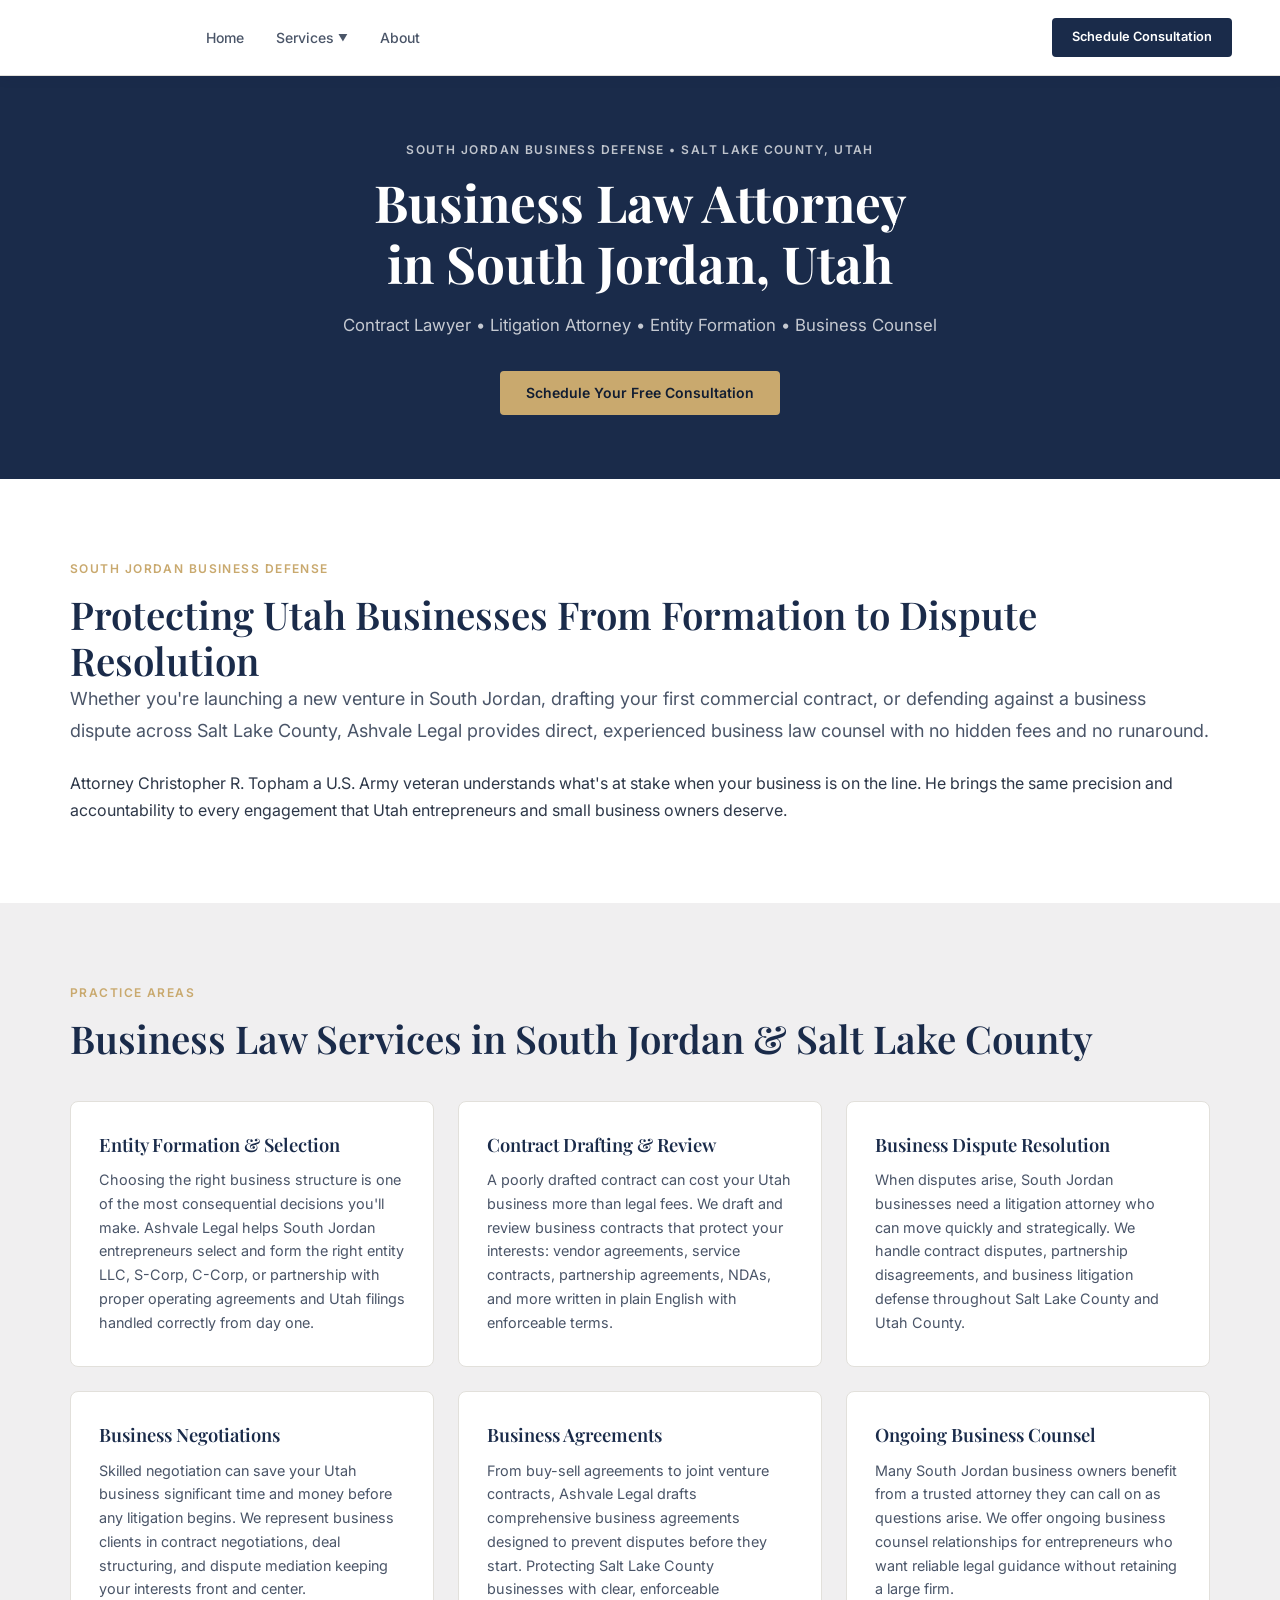
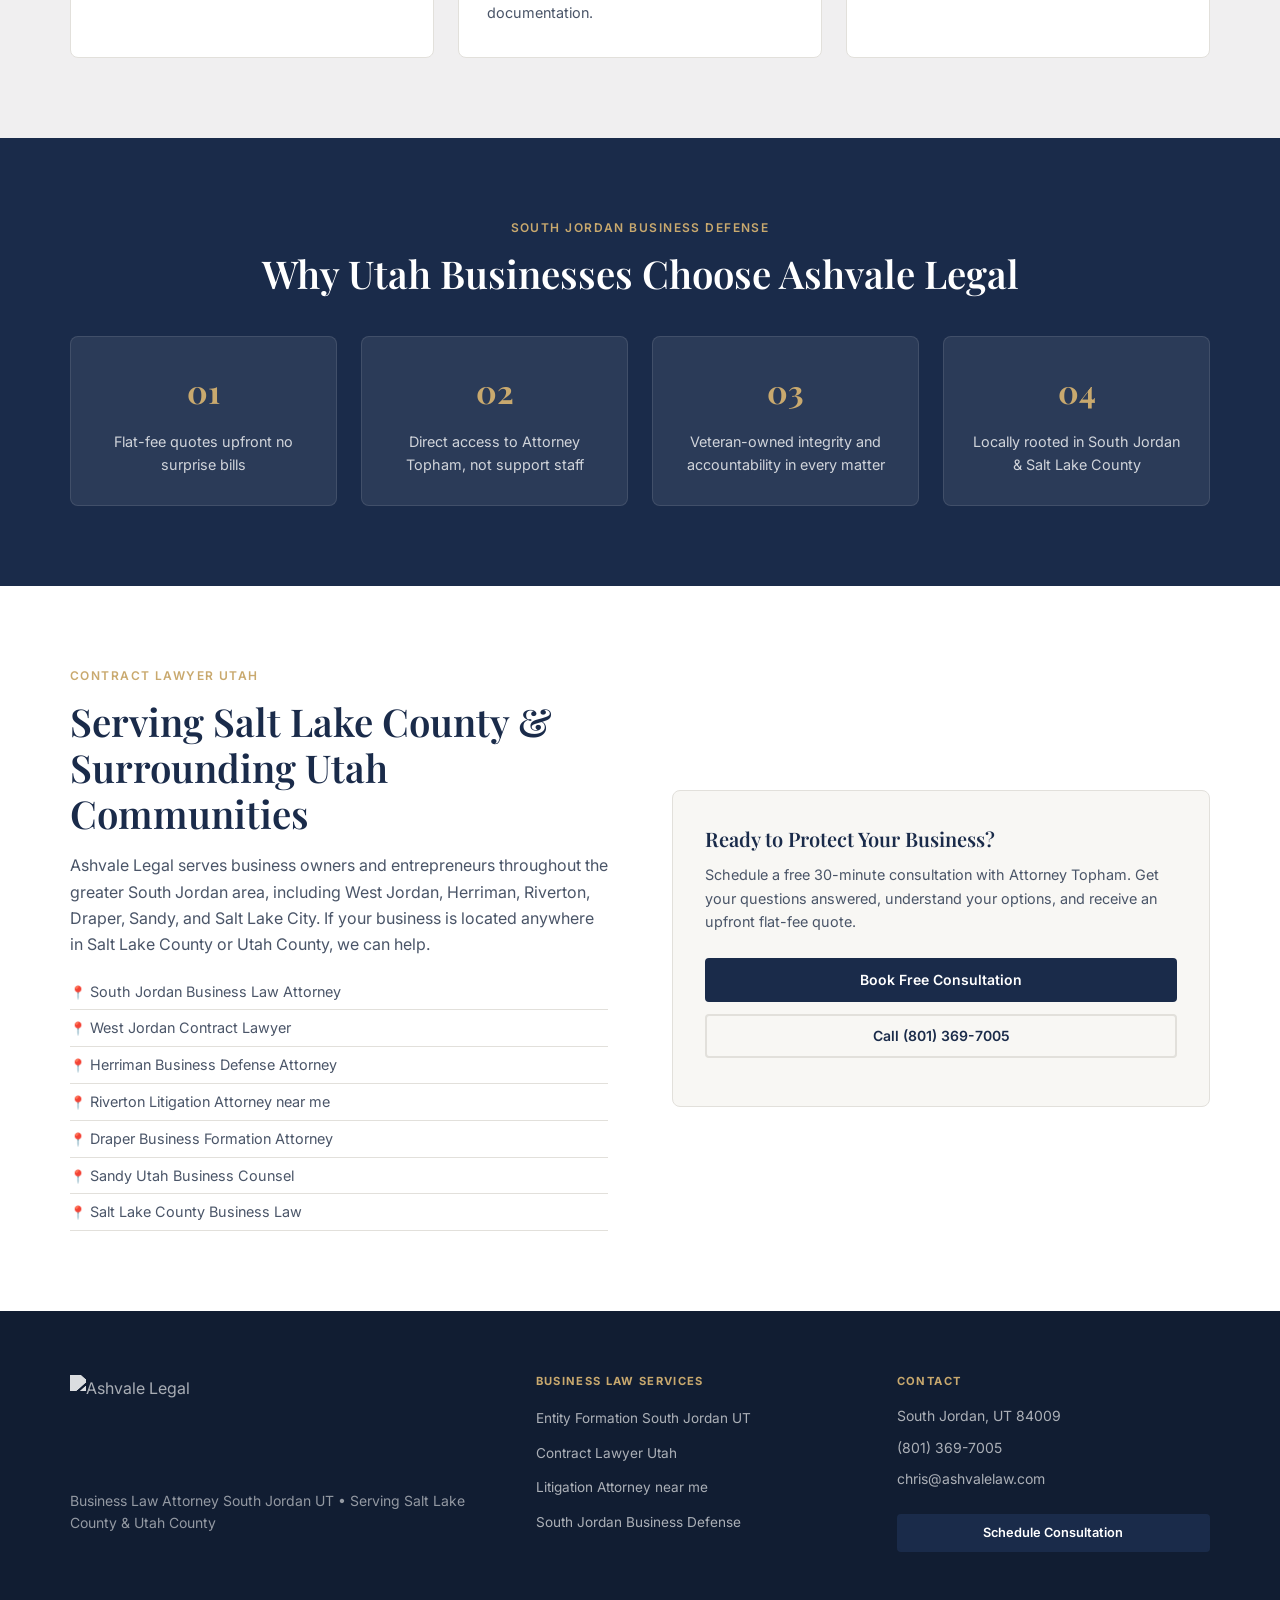
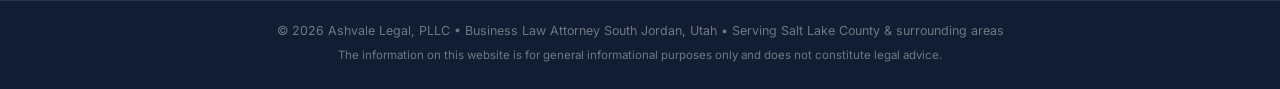
==== business-law.html @ a676123b "Add files via upload" ====
<!DOCTYPE html>
<html lang="en-US">
<head>
<meta charset="UTF-8">
<meta http-equiv="X-UA-Compatible" content="IE=edge">
<meta name="viewport" content="width=device-width, initial-scale=1.0">
<title>Business Law Attorney South Jordan UT | Contract Lawyer Utah | Ashvale Legal</title>
<meta name="description" content="Ashvale Legal Business Law Attorney in South Jordan, Utah. Entity formation, contract drafting, business dispute resolution, and litigation defense for Salt Lake County businesses. Veteran-owned. Free consultation.">
<link rel="canonical" href="https://ashvalelaw.com/business-law">
<meta property="og:type" content="website">
<meta property="og:site_name" content="Ashvale Legal">
<meta property="og:title" content="Business Law Attorney South Jordan UT | Contract Lawyer Utah | Ashvale Legal">
<meta property="og:description" content="Entity formation, contracts, dispute resolution for South Jordan businesses. Veteran-owned. Free consultation. Serving Salt Lake County, Utah County.">
<meta property="og:url" content="https://ashvalelaw.com/business-law">
<meta name="twitter:card" content="summary_large_image">
<link rel="preconnect" href="https://fonts.googleapis.com">
<link rel="preconnect" href="https://fonts.gstatic.com" crossorigin>
<link href="https://fonts.googleapis.com/css2?family=Playfair+Display:wght@400;600;700&family=Inter:wght@300;400;500;600&display=swap" rel="stylesheet">
<script type="application/ld+json">
{
  "@context": "https://schema.org",
  "@type": ["LegalService", "LocalBusiness"],
  "name": "Ashvale Legal, PLLC",
  "description": "Business Law Attorney in South Jordan, Utah entity formation, contracts, dispute resolution, and business counsel for Salt Lake County entrepreneurs.",
  "url": "https://ashvalelaw.com/business-law",
  "telephone": "+18013697005",
  "email": "chris@ashvalelaw.com",
  "address": {
    "@type": "PostalAddress",
    "addressLocality": "South Jordan",
    "addressRegion": "UT",
    "postalCode": "84009",
    "addressCountry": "US"
  },
  "areaServed": [
    {"@type": "AdministrativeArea", "name": "Salt Lake County, Utah"},
    {"@type": "City", "name": "South Jordan, Utah"},
    {"@type": "City", "name": "West Jordan, Utah"},
    {"@type": "City", "name": "Sandy, Utah"},
    {"@type": "City", "name": "Draper, Utah"}
  ],
  "hasOfferCatalog": {
    "@type": "OfferCatalog",
    "name": "Business Law Services",
    "itemListElement": [
      {"@type": "Offer", "itemOffered": {"@type": "Service", "name": "Business Entity Formation", "description": "LLC, corporation, and partnership formation for Utah businesses."}},
      {"@type": "Offer", "itemOffered": {"@type": "Service", "name": "Contract Drafting and Review", "description": "Business contracts, agreements, and negotiations for South Jordan entrepreneurs."}},
      {"@type": "Offer", "itemOffered": {"@type": "Service", "name": "Business Dispute Resolution", "description": "Litigation defense and dispute resolution for Salt Lake County businesses."}}
    ]
  }
}
</script>
<link rel="stylesheet" href="shared.css">
</head>
<body>

<header class="site-header" id="site-header">
  <div class="header-inner">
    <a href="index.html" class="logo-link" aria-label="Ashvale Legal Home">
      <!-- High-visibility Header Logo: Reduced 10% to 162px height -->
      <img src="https://images.squarespace-cdn.com/content/v1/682dfb86cdcfc8310bf9b8bf/18332b21-a7b1-409e-9f54-bfc1814788dd/Transparent+Logo.png?format=300w" 
           alt="Ashvale Legal" 
           class="logo-img" 
           loading="eager"
           style="height: 162px; width: auto; max-width: 100%; display: block; padding: 10px 0;">
    </a>
    <nav class="main-nav" aria-label="Main navigation">
      <ul>
        <li><a href="index.html">Home</a></li>
        <li class="has-dropdown">
          <button class="dropdown-toggle" aria-expanded="false" aria-controls="services-menu">Services <span class="arrow">&#9660;</span></button>
          <ul class="dropdown-menu" id="services-menu">
            <li><a href="business-law.html" class="active">Business Law</a></li>
            <li><a href="estate-planning.html">Estate Planning</a></li>
          </ul>
        </li>
        <li><a href="index.html#about">About</a></li>
      </ul>
    </nav>
    <a href="https://ashvalelaw.cliogrow.com/book/3494140267d6b8330a02c39e8ebb3258" target="_blank" rel="noopener" class="btn btn-cta">Schedule Consultation</a>
    <button class="burger" aria-label="Open menu" aria-expanded="false" id="burger-btn">
      <span></span><span></span><span></span>
    </button>
  </div>
</header>

<main>
  <section class="page-hero bg-navy">
    <div class="container">
      <p class="hero-eyebrow light">South Jordan Business Defense &bull; Salt Lake County, Utah</p>
      <h1 class="text-white">Business Law Attorney<br>in South Jordan, Utah</h1>
      <p class="hero-sub light">Contract Lawyer &bull; Litigation Attorney &bull; Entity Formation &bull; Business Counsel</p>
      <a href="https://ashvalelaw.cliogrow.com/book/3494140267d6b8330a02c39e8ebb3258" target="_blank" rel="noopener" class="btn btn-gold">Schedule Your Free Consultation</a>
    </div>
  </section>

  <section class="section bg-white">
    <div class="container">
      <div class="section-label">South Jordan Business Defense</div>
      <h2>Protecting Utah Businesses From Formation to Dispute Resolution</h2>
      <p class="lead">Whether you're launching a new venture in South Jordan, drafting your first commercial contract, or defending against a business dispute across Salt Lake County, Ashvale Legal provides direct, experienced business law counsel with no hidden fees and no runaround.</p>
      <p>Attorney Christopher R. Topham a U.S. Army veteran understands what's at stake when your business is on the line. He brings the same precision and accountability to every engagement that Utah entrepreneurs and small business owners deserve.</p>
    </div>
  </section>

  <section class="section bg-light">
    <div class="container">
      <div class="section-label">Practice Areas</div>
      <h2>Business Law Services in South Jordan &amp; Salt Lake County</h2>
      <div class="services-detail-grid">
        <div class="service-detail-card">
          <h3>Entity Formation &amp; Selection</h3>
          <p>Choosing the right business structure is one of the most consequential decisions you'll make. Ashvale Legal helps South Jordan entrepreneurs select and form the right entity LLC, S-Corp, C-Corp, or partnership with proper operating agreements and Utah filings handled correctly from day one.</p>
        </div>
        <div class="service-detail-card">
          <h3>Contract Drafting &amp; Review</h3>
          <p>A poorly drafted contract can cost your Utah business more than legal fees. We draft and review business contracts that protect your interests: vendor agreements, service contracts, partnership agreements, NDAs, and more written in plain English with enforceable terms.</p>
        </div>
        <div class="service-detail-card">
          <h3>Business Dispute Resolution</h3>
          <p>When disputes arise, South Jordan businesses need a litigation attorney who can move quickly and strategically. We handle contract disputes, partnership disagreements, and business litigation defense throughout Salt Lake County and Utah County.</p>
        </div>
        <div class="service-detail-card">
          <h3>Business Negotiations</h3>
          <p>Skilled negotiation can save your Utah business significant time and money before any litigation begins. We represent business clients in contract negotiations, deal structuring, and dispute mediation keeping your interests front and center.</p>
        </div>
        <div class="service-detail-card">
          <h3>Business Agreements</h3>
          <p>From buy-sell agreements to joint venture contracts, Ashvale Legal drafts comprehensive business agreements designed to prevent disputes before they start. Protecting Salt Lake County businesses with clear, enforceable documentation.</p>
        </div>
        <div class="service-detail-card">
          <h3>Ongoing Business Counsel</h3>
          <p>Many South Jordan business owners benefit from a trusted attorney they can call on as questions arise. We offer ongoing business counsel relationships for entrepreneurs who want reliable legal guidance without retaining a large firm.</p>
        </div>
      </div>
    </div>
  </section>

  <section class="section bg-navy">
    <div class="container text-center">
      <div class="section-label light">South Jordan Business Defense</div>
      <h2 class="text-white">Why Utah Businesses Choose Ashvale Legal</h2>
      <div class="trust-grid">
        <div class="trust-item">
          <div class="trust-num">01</div>
          <p>Flat-fee quotes upfront no surprise bills</p>
        </div>
        <div class="trust-item">
          <div class="trust-num">02</div>
          <p>Direct access to Attorney Topham, not support staff</p>
        </div>
        <div class="trust-item">
          <div class="trust-num">03</div>
          <p>Veteran-owned integrity and accountability in every matter</p>
        </div>
        <div class="trust-item">
          <div class="trust-num">04</div>
          <p>Locally rooted in South Jordan &amp; Salt Lake County</p>
        </div>
      </div>
    </div>
  </section>

  <section class="section bg-white">
    <div class="container two-col">
      <div class="col-text">
        <div class="section-label">Contract Lawyer Utah</div>
        <h2>Serving Salt Lake County &amp; Surrounding Utah Communities</h2>
        <p>Ashvale Legal serves business owners and entrepreneurs throughout the greater South Jordan area, including West Jordan, Herriman, Riverton, Draper, Sandy, and Salt Lake City. If your business is located anywhere in Salt Lake County or Utah County, we can help.</p>
        <ul class="location-list">
          <li>South Jordan Business Law Attorney</li>
          <li>West Jordan Contract Lawyer</li>
          <li>Herriman Business Defense Attorney</li>
          <li>Riverton Litigation Attorney near me</li>
          <li>Draper Business Formation Attorney</li>
          <li>Sandy Utah Business Counsel</li>
          <li>Salt Lake County Business Law</li>
        </ul>
      </div>
      <div class="col-cta-box">
        <div class="cta-box">
          <h3>Ready to Protect Your Business?</h3>
          <p>Schedule a free 30-minute consultation with Attorney Topham. Get your questions answered, understand your options, and receive an upfront flat-fee quote.</p>
          <a href="https://ashvalelaw.cliogrow.com/book/3494140267d6b8330a02c39e8ebb3258" target="_blank" rel="noopener" class="btn btn-primary">Book Free Consultation</a>
          <a href="tel:+18013697005" class="btn btn-outline">Call (801) 369-7005</a>
        </div>
      </div>
    </div>
  </section>
</main>

<footer class="site-footer">
  <div class="container footer-inner">
    <div class="footer-col">
      <!-- Enlarged Footer Logo -->
      <img src="https://images.squarespace-cdn.com/content/v1/682dfb86cdcfc8310bf9b8bf/18332b21-a7b1-409e-9f54-bfc1814788dd/Transparent+Logo.png?format=300w" 
           alt="Ashvale Legal" 
           class="footer-logo" 
           loading="lazy"
           style="height: 100px; width: auto; margin-bottom: 15px;">
      <p class="footer-tagline">Business Law Attorney South Jordan UT &bull; Serving Salt Lake County &amp; Utah County</p>
    </div>
    <div class="footer-col">
      <h4>Business Law Services</h4>
      <ul>
        <li><a href="business-law.html">Entity Formation South Jordan UT</a></li>
        <li><a href="business-law.html">Contract Lawyer Utah</a></li>
        <li><a href="business-law.html">Litigation Attorney near me</a></li>
        <li><a href="business-law.html">South Jordan Business Defense</a></li>
      </ul>
    </div>
    <div class="footer-col">
      <h4>Contact</h4>
      <address>
        <p>South Jordan, UT 84009</p>
        <p><a href="tel:+18013697005">(801) 369-7005</a></p>
        <p><a href="mailto:chris@ashvalelaw.com">chris@ashvalelaw.com</a></p>
      </address>
      <a href="https://ashvalelaw.cliogrow.com/book/3494140267d6b8330a02c39e8ebb3258" target="_blank" rel="noopener" class="btn btn-primary">Schedule Consultation</a>
    </div>
  </div>
  <div class="footer-bottom">
    <div class="container">
      <p>&copy; 2026 Ashvale Legal, PLLC &bull; Business Law Attorney South Jordan, Utah &bull; Serving Salt Lake County &amp; surrounding areas</p>
      <p class="disclaimer">The information on this website is for general informational purposes only and does not constitute legal advice.</p>
    </div>
  </div>
</footer>

<script src="shared.js"></script>
</body>
</html>
---- shared.css ----
/* Ashvale Legal — Professional Corporate Design System */
/* Palette: Deep Navy #1a2b4a | Slate Gray #4a5568 | White #fff | Gold #c9a96e */

*,*::before,*::after{box-sizing:border-box;margin:0;padding:0}

:root{
  --navy:#1a2b4a;
  --navy-dark:#111d32;
  --slate:#4a5568;
  --slate-light:#718096;
  --gold:#c9a96e;
  --gold-dark:#b08040;
  --white:#ffffff;
  --off-white:#f8f7f4;
  --light-gray:#f0eff0;
  --border:#e2e0db;
  --text:#2d3748;
  --font-serif:'Playfair Display',Georgia,serif;
  --font-sans:'Inter',system-ui,-apple-system,sans-serif;
  --radius:4px;
  --shadow:0 2px 16px rgba(26,43,74,.10);
  --shadow-lg:0 8px 40px rgba(26,43,74,.16);
  --header-h:76px;
  --transition:all .22s ease;
}

html{scroll-behavior:smooth;scroll-padding-top:calc(var(--header-h) + 16px)}
body{font-family:var(--font-sans);color:var(--text);background:var(--white);line-height:1.65;-webkit-font-smoothing:antialiased}
img{max-width:100%;height:auto;display:block}
a{color:inherit;text-decoration:none}
ul{list-style:none}
address{font-style:normal}

/* Typography */
h1,h2,h3,h4{font-family:var(--font-serif);line-height:1.2;color:var(--navy)}
h1{font-size:clamp(2rem,4.5vw,3.2rem);font-weight:700}
h2{font-size:clamp(1.6rem,3vw,2.4rem);font-weight:600}
h3{font-size:clamp(1.1rem,2vw,1.4rem);font-weight:600}
h4{font-size:1rem;font-weight:600;text-transform:uppercase;letter-spacing:.06em}
p{margin-bottom:1rem}
p:last-child{margin-bottom:0}
.lead{font-size:1.125rem;color:var(--slate);line-height:1.75;margin-bottom:1.5rem}
.text-white{color:var(--white)!important}
.text-white h1,.text-white h2,.text-white h3{color:var(--white)}
.text-center{text-align:center}

/* Container */
.container{width:min(1140px,94%);margin:0 auto}

/* Sections */
.section{padding:80px 0}
.bg-white{background:var(--white)}
.bg-light{background:var(--light-gray)}
.bg-navy{background:var(--navy)}
.bg-navy h2,.bg-navy h3,.bg-navy .section-label{color:var(--white)}
.bg-navy p{color:rgba(255,255,255,.82)}

.section-label{font-family:var(--font-sans);font-size:.75rem;font-weight:600;letter-spacing:.12em;text-transform:uppercase;color:var(--gold);margin-bottom:.75rem}
.section-label.light{color:var(--gold)}

/* ─── HEADER / STICKY NAV ─── */
.site-header{position:fixed;top:0;left:0;right:0;height:var(--header-h);background:var(--white);border-bottom:1px solid var(--border);box-shadow:0 2px 12px rgba(26,43,74,.08);z-index:1000;transition:var(--transition)}
.site-header.scrolled{box-shadow:0 4px 20px rgba(26,43,74,.14)}

.header-inner{display:flex;align-items:center;gap:24px;width:min(1200px,96%);margin:0 auto;height:100%;padding:0 8px}

.logo-link{flex-shrink:0}
.logo-img{height:44px;width:auto;object-fit:contain}

.main-nav{flex:1}
.main-nav>ul{display:flex;align-items:center;gap:4px}
.main-nav a,.main-nav button{font-size:.875rem;font-weight:500;color:var(--slate);padding:8px 14px;border-radius:var(--radius);border:none;background:none;cursor:pointer;transition:var(--transition);font-family:var(--font-sans);display:flex;align-items:center;gap:4px;white-space:nowrap}
.main-nav a:hover,.main-nav a.active,.main-nav button:hover{color:var(--navy);background:rgba(26,43,74,.06)}
.main-nav a.active{color:var(--navy);font-weight:600}
.arrow{font-size:.6rem;transition:transform .2s}

/* Dropdown */
.has-dropdown{position:relative}
.dropdown-menu{position:absolute;top:calc(100% + 4px);left:0;background:var(--white);border:1px solid var(--border);border-radius:6px;box-shadow:var(--shadow-lg);min-width:200px;padding:6px 0;opacity:0;visibility:hidden;transform:translateY(-6px);transition:var(--transition);z-index:200}
.has-dropdown:hover .dropdown-menu,
.has-dropdown:focus-within .dropdown-menu{opacity:1;visibility:visible;transform:translateY(0)}
.has-dropdown:hover .arrow{transform:rotate(180deg)}
.dropdown-menu a{display:block;padding:10px 18px;font-size:.875rem;color:var(--slate);border-radius:0;transition:var(--transition)}
.dropdown-menu a:hover,.dropdown-menu a.active{color:var(--navy);background:rgba(26,43,74,.06)}

/* Buttons */
.btn{display:inline-flex;align-items:center;justify-content:center;padding:11px 24px;border-radius:var(--radius);font-family:var(--font-sans);font-size:.875rem;font-weight:600;cursor:pointer;transition:var(--transition);border:2px solid transparent;white-space:nowrap;text-decoration:none;line-height:1.3}
.btn-cta{background:var(--navy);color:var(--white);border-color:var(--navy);margin-left:auto;font-size:.8rem;padding:9px 18px}
.btn-cta:hover{background:var(--navy-dark);border-color:var(--navy-dark);transform:translateY(-1px)}
.btn-primary{background:var(--navy);color:var(--white);border-color:var(--navy)}
.btn-primary:hover{background:var(--navy-dark);border-color:var(--navy-dark);transform:translateY(-1px);box-shadow:0 4px 16px rgba(26,43,74,.3)}
.btn-secondary{background:transparent;color:var(--navy);border-color:var(--navy)}
.btn-secondary:hover{background:var(--navy);color:var(--white)}
.btn-gold{background:var(--gold);color:var(--navy-dark);border-color:var(--gold)}
.btn-gold:hover{background:var(--gold-dark);border-color:var(--gold-dark);transform:translateY(-1px);box-shadow:0 4px 16px rgba(201,169,110,.4)}
.btn-outline{background:transparent;color:var(--navy);border-color:var(--border)}
.btn-outline:hover{border-color:var(--navy);background:rgba(26,43,74,.05)}
.btn-large{padding:15px 36px;font-size:1rem}

/* Burger (mobile) */
.burger{display:none;flex-direction:column;justify-content:center;gap:5px;width:40px;height:40px;background:none;border:none;cursor:pointer;padding:6px;border-radius:var(--radius)}
.burger span{display:block;height:1.5px;background:var(--navy);border-radius:2px;transition:var(--transition);width:100%}
.burger.open span:nth-child(1){transform:translateY(6.5px) rotate(45deg)}
.burger.open span:nth-child(2){opacity:0}
.burger.open span:nth-child(3){transform:translateY(-6.5px) rotate(-45deg)}

/* Mobile nav overlay */
.mobile-nav-overlay{display:none;position:fixed;inset:0;background:var(--white);z-index:999;flex-direction:column;padding:calc(var(--header-h) + 24px) 24px 40px;gap:0;overflow-y:auto}
.mobile-nav-overlay.open{display:flex}
.mobile-nav-overlay a,.mobile-nav-overlay button{display:block;width:100%;padding:16px 0;font-size:1.05rem;font-weight:500;color:var(--navy);border-bottom:1px solid var(--border);background:none;border-top:none;border-left:none;border-right:none;text-align:left;cursor:pointer;font-family:var(--font-sans)}
.mobile-nav-overlay .mobile-sub{padding-left:16px;color:var(--slate);font-size:.95rem}
.mobile-nav-overlay .mobile-cta{margin-top:24px;background:var(--navy);color:var(--white)!important;border:none;border-radius:var(--radius);padding:14px 24px;text-align:center;font-weight:600}

/* ─── HERO ─── */
.hero{position:relative;min-height:min(600px,90vh);display:flex;align-items:center;overflow:hidden;padding-top:var(--header-h)}
.hero-bg{position:absolute;inset:0;width:100%;height:100%;object-fit:cover;object-position:center}
.hero-overlay{position:absolute;inset:0;background:linear-gradient(105deg,rgba(26,43,74,.88) 0%,rgba(26,43,74,.6) 60%,rgba(26,43,74,.3) 100%)}
.hero-content{position:relative;z-index:1;color:var(--white);max-width:680px;padding:60px 0}
.hero-content h1{color:var(--white);margin-bottom:1.25rem}
.hero-eyebrow{font-size:.75rem;font-weight:600;letter-spacing:.12em;text-transform:uppercase;color:var(--gold);margin-bottom:.75rem}
.hero-eyebrow.light,.hero-sub.light,.hero-eyebrow.light+*{color:rgba(255,255,255,.72)}
.hero-sub{font-size:1.05rem;color:rgba(255,255,255,.82);margin-bottom:2rem;line-height:1.7}
.hero-sub.light{color:rgba(255,255,255,.75)}
.hero-actions{display:flex;flex-wrap:wrap;gap:12px}

/* Page hero (interior pages) */
.page-hero{padding:calc(var(--header-h) + 64px) 0 64px;text-align:center}
.page-hero h1{margin-bottom:1rem}
.page-hero .hero-sub{max-width:600px;margin:0 auto 2rem}
.campaign-hero{padding:calc(var(--header-h) + 80px) 0 80px}
.campaign-hero .container{max-width:800px;text-align:center}
.campaign-h1{font-size:clamp(2rem,4vw,3rem);margin-bottom:1.25rem}
.cta-sub{font-size:.9rem;color:var(--slate-light);margin-top:1rem}
.cta-sub.light{color:rgba(255,255,255,.6)}

/* ─── CARDS ─── */
.cards-grid{display:grid;grid-template-columns:repeat(auto-fit,minmax(230px,1fr));gap:24px;margin-top:48px}
.card{background:var(--off-white);border:1px solid var(--border);border-radius:8px;padding:32px 24px;transition:var(--transition)}
.card:hover{box-shadow:var(--shadow);transform:translateY(-3px);border-color:#d0cec9}
.card-icon{font-size:2rem;margin-bottom:16px}
.card h3{margin-bottom:.5rem;font-size:1.1rem}
.card p{font-size:.9rem;color:var(--slate);margin:0}

/* Services grid (homepage) */
.services-grid{display:grid;grid-template-columns:repeat(auto-fit,minmax(280px,1fr));gap:24px;margin-top:40px}
.service-block{display:block;background:rgba(255,255,255,.08);border:1px solid rgba(255,255,255,.15);border-radius:8px;padding:36px 32px;color:var(--white);transition:var(--transition)}
.service-block:hover{background:rgba(255,255,255,.14);transform:translateY(-3px);border-color:var(--gold)}
.service-block h3{color:var(--white);margin-bottom:.75rem}
.service-block p{color:rgba(255,255,255,.78);font-size:.9rem;margin-bottom:1.25rem}
.link-arrow{font-size:.875rem;color:var(--gold);font-weight:600}

/* Two column layout */
.two-col{display:grid;grid-template-columns:1fr 1fr;gap:64px;align-items:center}
.col-text h2{margin-bottom:1rem}
.col-text p{color:var(--slate);margin-bottom:1rem}
.col-text .btn{margin-top:1rem}
.col-image img.attorney-photo{width:100%;border-radius:8px;box-shadow:var(--shadow-lg)}

/* Standards grid */
.standards-grid{display:grid;grid-template-columns:repeat(auto-fit,minmax(300px,1fr));gap:20px;margin-top:40px}
.standard-item{display:flex;gap:16px;align-items:flex-start;padding:20px 24px;background:var(--off-white);border-radius:6px;border:1px solid var(--border)}
.check{color:var(--gold);font-size:1.2rem;flex-shrink:0;margin-top:1px}
.standard-item strong{color:var(--navy)}

/* CTA Section */
.cta-section{background:linear-gradient(135deg,var(--navy) 0%,var(--navy-dark) 100%);color:var(--white)}
.cta-section h2{color:var(--white);margin-bottom:1rem}
.cta-section p{color:rgba(255,255,255,.8);margin-bottom:2rem;max-width:600px;margin-left:auto;margin-right:auto}
.phone-link{color:var(--gold);font-weight:600}
.phone-link:hover{text-decoration:underline}

/* ─── INTERIOR PAGE STYLES ─── */
/* Detail service cards */
.services-detail-grid{display:grid;grid-template-columns:repeat(auto-fit,minmax(300px,1fr));gap:24px;margin-top:40px}
.service-detail-card{background:var(--white);border:1px solid var(--border);border-radius:8px;padding:32px 28px;transition:var(--transition)}
.service-detail-card:hover{box-shadow:var(--shadow);transform:translateY(-2px)}
.service-detail-card.featured{border-color:var(--gold);border-width:2px}
.service-detail-card h3{color:var(--navy);margin-bottom:.75rem;font-size:1.15rem}
.service-detail-card p{color:var(--slate);font-size:.9rem;margin:0}

/* Pull quote */
.pull-quote{border-left:4px solid var(--gold);padding:20px 28px;margin-bottom:40px;background:var(--off-white);border-radius:0 6px 6px 0}
.pull-quote p{font-family:var(--font-serif);font-size:1.25rem;font-style:italic;color:var(--navy);margin-bottom:.5rem}
.pull-quote cite{font-size:.8rem;color:var(--slate-light);letter-spacing:.08em;text-transform:uppercase}

/* Trust grid */
.trust-grid{display:grid;grid-template-columns:repeat(auto-fit,minmax(200px,1fr));gap:24px;margin-top:40px}
.trust-item{background:rgba(255,255,255,.08);border:1px solid rgba(255,255,255,.1);border-radius:8px;padding:28px 24px;text-align:center}
.trust-num{font-family:var(--font-serif);font-size:2rem;color:var(--gold);font-weight:700;margin-bottom:.75rem}
.trust-item p{color:rgba(255,255,255,.78);font-size:.9rem;margin:0}

/* Location list */
.location-list{margin-top:1rem}
.location-list li{padding:6px 0;border-bottom:1px solid var(--border);color:var(--slate);font-size:.9rem}
.location-list li::before{content:"📍 ";font-size:.8rem}

/* CTA box */
.col-cta-box{display:flex;align-items:center}
.cta-box{background:var(--off-white);border:1px solid var(--border);border-radius:8px;padding:36px 32px;width:100%}
.cta-box h3{margin-bottom:.75rem;font-size:1.25rem}
.cta-box p{color:var(--slate);font-size:.9rem;margin-bottom:1.5rem}
.cta-box .btn{width:100%;margin-bottom:12px;justify-content:center}

/* Stats row */
.stats-row{display:grid;grid-template-columns:repeat(3,1fr);gap:24px;margin-top:48px;text-align:center}
.stat-num{font-family:var(--font-serif);font-size:2.2rem;font-weight:700;color:var(--gold);line-height:1}
.stat-label{font-size:.85rem;color:var(--slate);margin-top:.5rem}

/* Steps */
.steps{display:flex;align-items:flex-start;gap:16px;margin-top:48px;flex-wrap:wrap;justify-content:center}
.step{flex:1;min-width:200px;max-width:280px;text-align:center}
.step-num{width:52px;height:52px;border-radius:50%;background:var(--gold);color:var(--navy-dark);font-family:var(--font-serif);font-size:1.4rem;font-weight:700;display:flex;align-items:center;justify-content:center;margin:0 auto 16px}
.step h3{color:var(--white);margin-bottom:.5rem;font-size:1.05rem}
.step p{color:rgba(255,255,255,.75);font-size:.875rem}
.step-arrow{font-size:1.5rem;color:rgba(255,255,255,.4);padding-top:16px;flex-shrink:0}

/* Campaign risk list */
.risk-list{display:grid;gap:16px;margin:24px 0 32px}
.risk-item{display:flex;gap:16px;align-items:flex-start;padding:20px 24px;background:var(--off-white);border-radius:6px;border-left:4px solid #e53e3e}
.risk-icon{font-size:1.25rem;flex-shrink:0}
.risk-item p{color:var(--slate);font-size:.95rem;margin:0}
.solution-callout{background:linear-gradient(135deg,rgba(26,43,74,.06),rgba(201,169,110,.1));border:1px solid rgba(201,169,110,.4);border-radius:8px;padding:28px 32px;text-align:center}
.solution-callout p{font-size:1.05rem;color:var(--navy);margin:0}

/* Services icon grid */
.services-icon-grid{display:grid;grid-template-columns:repeat(auto-fit,minmax(200px,1fr));gap:20px;margin-top:40px}
.service-icon-card{background:var(--white);border:1px solid var(--border);border-radius:8px;padding:28px 24px;text-align:center;transition:var(--transition)}
.service-icon-card:hover{box-shadow:var(--shadow);transform:translateY(-3px);border-color:var(--gold)}
.service-icon{font-size:2.2rem;margin-bottom:12px}
.service-icon-card h3{font-size:1rem;margin-bottom:.5rem}
.service-icon-card p{font-size:.85rem;color:var(--slate);margin:0}

/* FAQ */
.faq-list{margin-top:40px;display:grid;gap:12px}
.faq-item{border:1px solid var(--border);border-radius:8px;overflow:hidden}
.faq-question{width:100%;text-align:left;padding:20px 24px;font-family:var(--font-sans);font-size:1rem;font-weight:600;color:var(--navy);background:var(--white);border:none;cursor:pointer;display:flex;justify-content:space-between;align-items:center;gap:16px;transition:var(--transition)}
.faq-question::after{content:"＋";font-size:1.2rem;color:var(--gold);flex-shrink:0;transition:transform .2s}
.faq-question[aria-expanded="true"]{background:var(--off-white)}
.faq-question[aria-expanded="true"]::after{transform:rotate(45deg)}
.faq-answer{padding:0 24px;max-height:0;overflow:hidden;transition:max-height .3s ease, padding .3s ease}
.faq-answer.open{padding:0 24px 20px;max-height:300px}
.faq-answer p{color:var(--slate);font-size:.9rem;padding-top:8px}

/* ─── FOOTER ─── */
.site-footer{background:var(--navy-dark);color:rgba(255,255,255,.75);padding:64px 0 0}
.footer-inner{display:grid;grid-template-columns:2fr 1.5fr 1.5fr;gap:48px;padding-bottom:48px}
.footer-logo{height:48px;width:auto;margin-bottom:16px;filter:brightness(0) invert(1);opacity:.85}
.footer-tagline{font-size:.875rem;color:rgba(255,255,255,.55);line-height:1.6}
.footer-col h4{font-family:var(--font-sans);font-size:.7rem;font-weight:700;letter-spacing:.12em;text-transform:uppercase;color:var(--gold);margin-bottom:16px}
.footer-col ul li{margin-bottom:8px}
.footer-col ul a{font-size:.85rem;color:rgba(255,255,255,.65);transition:color .2s}
.footer-col ul a:hover{color:var(--white)}
.footer-col address p{font-size:.875rem;color:rgba(255,255,255,.65);margin-bottom:8px}
.footer-col address a{color:rgba(255,255,255,.65);transition:color .2s}
.footer-col address a:hover{color:var(--white)}
.footer-col .btn{margin-top:16px;font-size:.8rem;padding:9px 18px;width:100%;justify-content:center}
.footer-bottom{border-top:1px solid rgba(255,255,255,.1);padding:20px 0;text-align:center}
.footer-bottom p{font-size:.78rem;color:rgba(255,255,255,.4);margin-bottom:4px}
.disclaimer{font-size:.72rem!important}

/* ─── RESPONSIVE ─── */
@media(max-width:900px){
  .two-col{grid-template-columns:1fr;gap:40px}
  .col-image{order:-1}
  .footer-inner{grid-template-columns:1fr 1fr;gap:32px}
  .steps{flex-direction:column;align-items:center}
  .step-arrow{transform:rotate(90deg);padding:0 0 8px}
  .stats-row{grid-template-columns:1fr 1fr 1fr}
}
@media(max-width:768px){
  :root{--header-h:64px}
  .section{padding:56px 0}
  .main-nav{display:none}
  .btn-cta{display:none}
  .burger{display:flex}
  .hero{min-height:min(520px,80vh)}
  .hero-content{padding:40px 0}
  .page-hero{padding:calc(var(--header-h) + 48px) 0 48px}
  .campaign-hero{padding:calc(var(--header-h) + 56px) 0 56px}
  .footer-inner{grid-template-columns:1fr;gap:28px}
  .stats-row{grid-template-columns:1fr}
  .services-detail-grid,.cards-grid,.services-icon-grid{grid-template-columns:1fr}
  .trust-grid{grid-template-columns:1fr 1fr}
}
@media(max-width:480px){
  h1{font-size:1.75rem}
  h2{font-size:1.45rem}
  .hero-actions{flex-direction:column}
  .hero-actions .btn{width:100%;justify-content:center}
  .trust-grid{grid-template-columns:1fr}
  .btn-large{padding:13px 24px;font-size:.95rem}
}
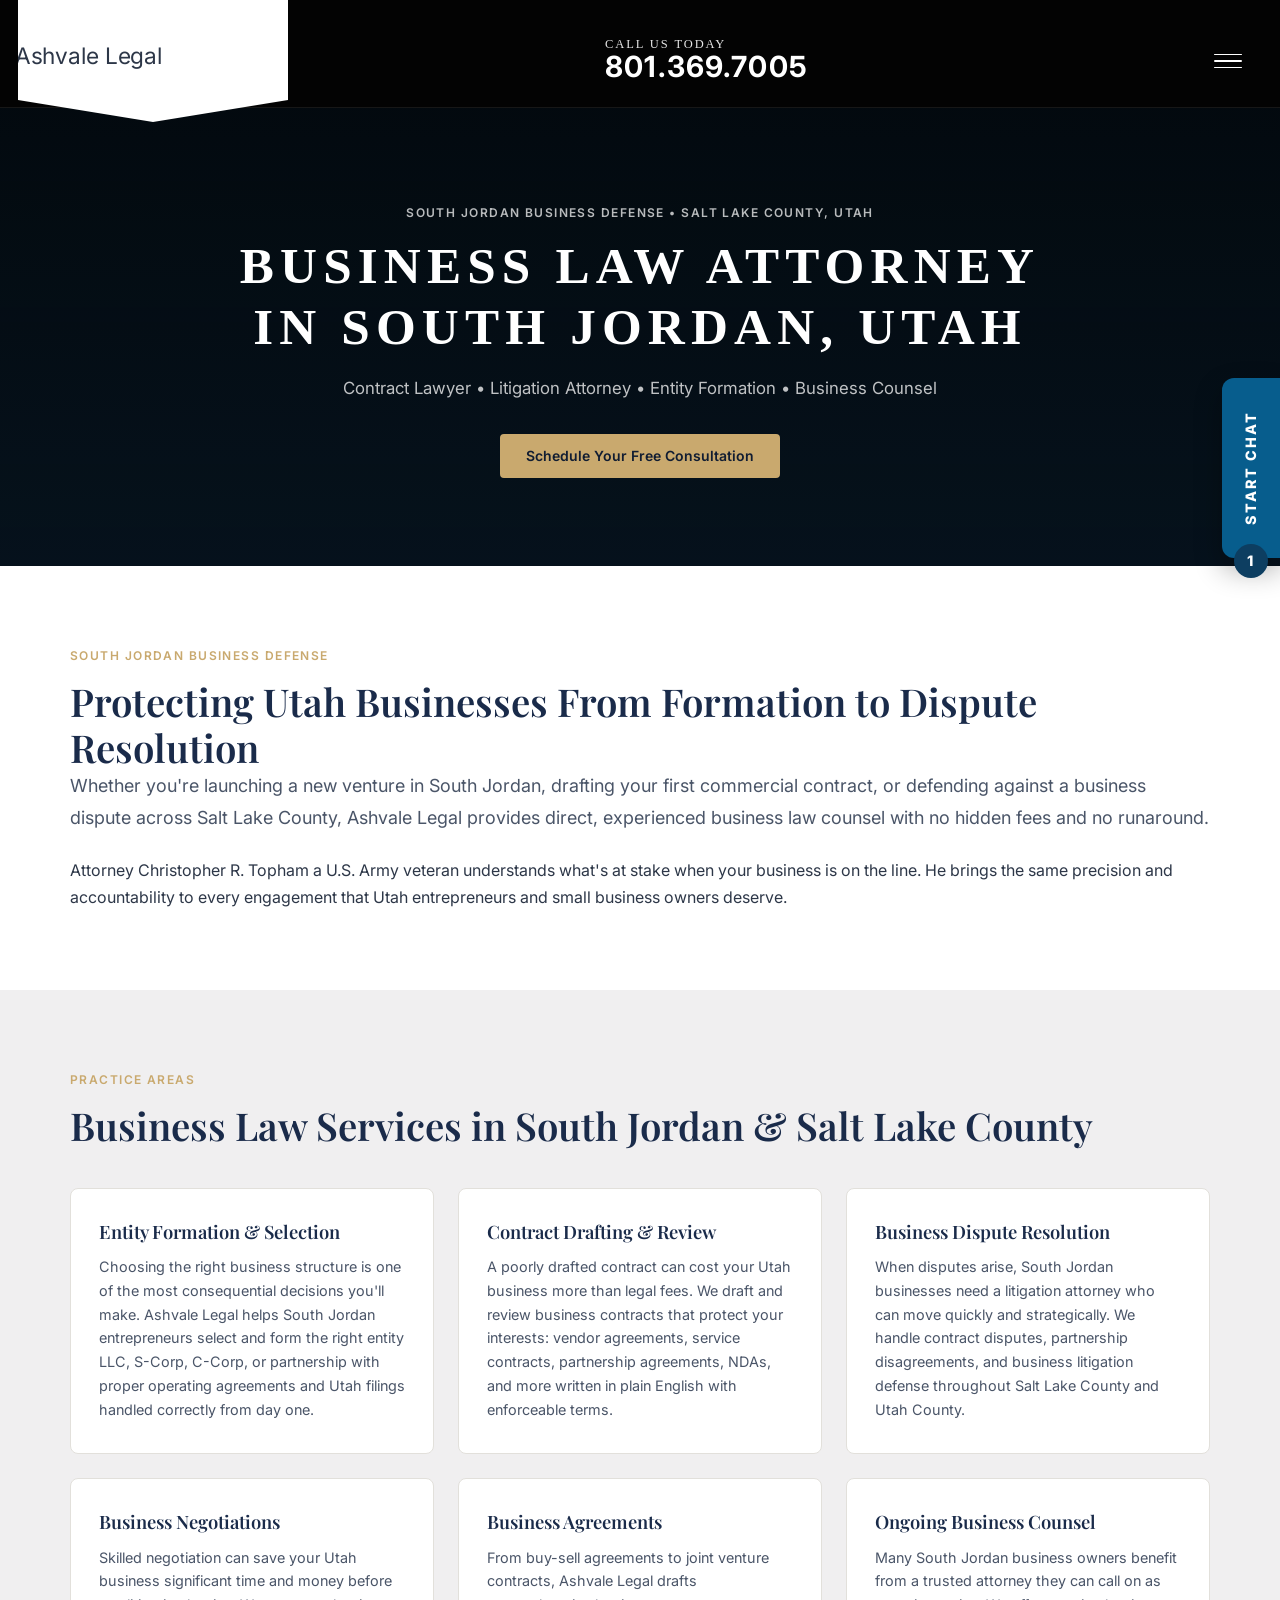
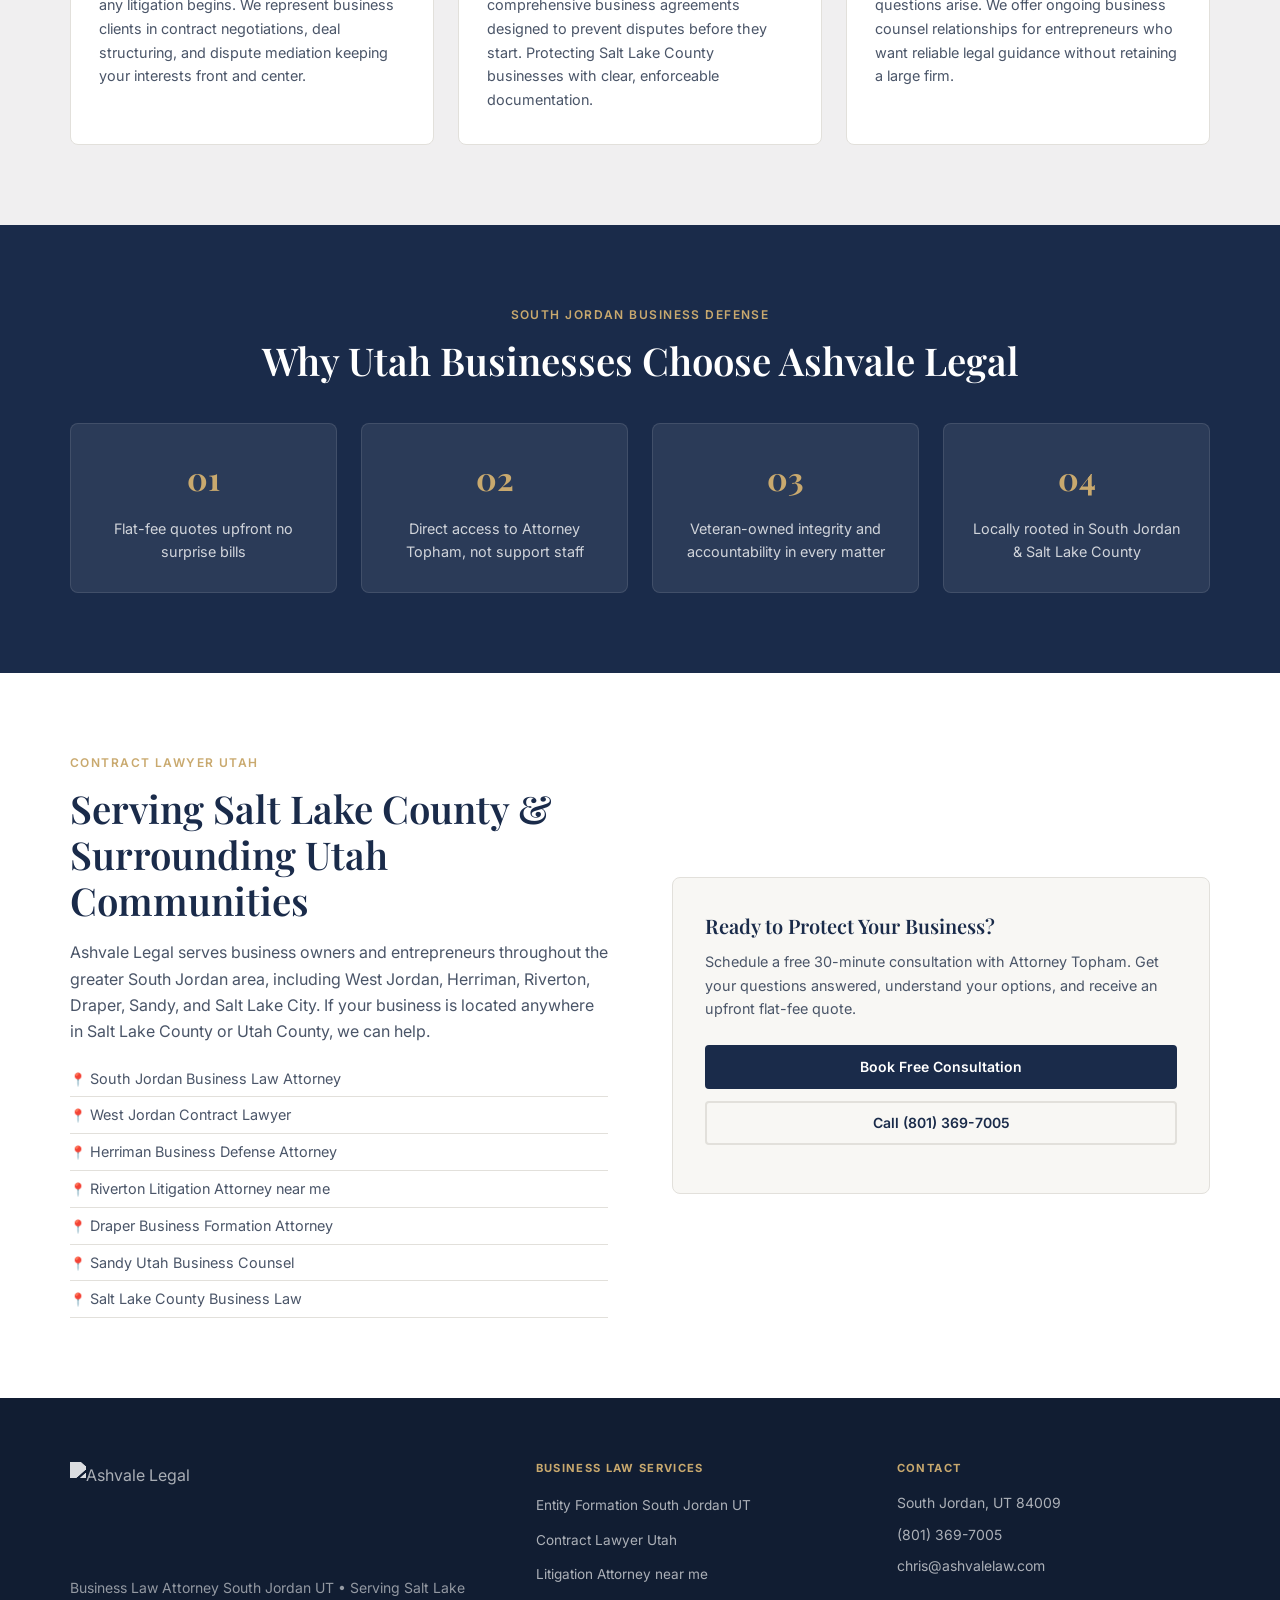
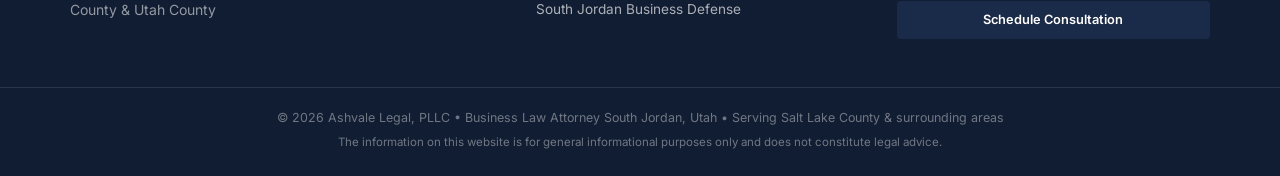
==== commit bd1fe056: "Add files via upload" ====
--- a/business-law.html
+++ b/business-law.html
@@ -54,30 +54,39 @@
 </head>
 <body>
 
-<header class="site-header" id="site-header">
-  <div class="header-inner">
-    <a href="index.html" class="logo-link" aria-label="Ashvale Legal Home">
-      <!-- High-visibility Header Logo: Reduced 10% to 162px height -->
-      <img src="https://images.squarespace-cdn.com/content/v1/682dfb86cdcfc8310bf9b8bf/18332b21-a7b1-409e-9f54-bfc1814788dd/Transparent+Logo.png?format=300w" 
-           alt="Ashvale Legal" 
-           class="logo-img" 
-           loading="eager"
-           style="height: 162px; width: auto; max-width: 100%; display: block; padding: 10px 0;">
-    </a>
-    <nav class="main-nav" aria-label="Main navigation">
+<header class="site-header leader-header" id="site-header">
+  <div class="header-inner leader-header-inner">
+    <nav class="main-nav nav-left" aria-label="Primary navigation left">
       <ul>
-        <li><a href="index.html">Home</a></li>
+        <li><a href="index.html#about">About</a></li>
         <li class="has-dropdown">
-          <button class="dropdown-toggle" aria-expanded="false" aria-controls="services-menu">Services <span class="arrow">&#9660;</span></button>
+          <button class="dropdown-toggle" aria-expanded="false" aria-controls="services-menu">Practice<br>Areas <span class="arrow">&#9660;</span></button>
           <ul class="dropdown-menu" id="services-menu">
             <li><a href="business-law.html" class="active">Business Law</a></li>
             <li><a href="estate-planning.html">Estate Planning</a></li>
           </ul>
         </li>
-        <li><a href="index.html#about">About</a></li>
+        <li><a href="business-law.html" class="active">Business Law</a></li>
       </ul>
     </nav>
-    <a href="https://ashvalelaw.cliogrow.com/book/3494140267d6b8330a02c39e8ebb3258" target="_blank" rel="noopener" class="btn btn-cta">Schedule Consultation</a>
+
+    <a href="index.html" class="logo-link leader-logo" aria-label="Ashvale Legal Home">
+      <img src="https://images.squarespace-cdn.com/content/v1/682dfb86cdcfc8310bf9b8bf/18332b21-a7b1-409e-9f54-bfc1814788dd/Transparent+Logo.png?format=1000w" alt="Ashvale Legal" class="logo-img" loading="eager">
+    </a>
+
+    <nav class="main-nav nav-right" aria-label="Primary navigation right">
+      <ul>
+        <li><a href="estate-planning.html">Estate Planning</a></li>
+        <li><a href="index.html">Home</a></li>
+        <li><a href="mailto:chris@ashvalelaw.com">Contact</a></li>
+      </ul>
+    </nav>
+
+    <a href="tel:+18013697005" class="header-phone" aria-label="Call Ashvale Legal">
+      <span>Call Us Today</span>
+      <strong>801.369.7005</strong>
+    </a>
+
     <button class="burger" aria-label="Open menu" aria-expanded="false" id="burger-btn">
       <span></span><span></span><span></span>
     </button>
@@ -227,6 +236,8 @@
   </div>
 </footer>
 
+<a href="https://ashvalelaw.cliogrow.com/book/3494140267d6b8330a02c39e8ebb3258" target="_blank" rel="noopener" class="floating-chat" aria-label="Start consultation chat"><span class="chat-vertical">Start Chat</span><span class="chat-bubble">1</span></a>
+
 <script src="shared.js"></script>
 </body>
 </html>
--- a/shared.css
+++ b/shared.css
@@ -290,3 +290,343 @@
   .trust-grid{grid-template-columns:1fr}
   .btn-large{padding:13px 24px;font-size:.95rem}
 }
+
+
+/* =========================================================
+   Leader-style premium law firm redesign overrides
+   Inspired by the supplied reference: black header, centered
+   shield-style logo, desert hero, attorney cutout, and bold CTA.
+   ========================================================= */
+:root{
+  --ink:#050607;
+  --charcoal:#0b0e11;
+  --deep-blue:#08283d;
+  --steel:#dfe7ef;
+  --cream:#f4f6f8;
+  --leader-accent:#0b5f8a;
+  --header-h:108px;
+}
+
+body{background:#fff;}
+
+.site-header.leader-header{
+  position:fixed;
+  top:0;left:0;right:0;
+  height:var(--header-h);
+  background:#030303;
+  border-bottom:1px solid rgba(255,255,255,.08);
+  box-shadow:none;
+  z-index:1000;
+}
+.leader-header .header-inner,
+.leader-header-inner{
+  width:min(1760px,100%);
+  height:100%;
+  margin:0 auto;
+  display:grid;
+  /* Reserve real center space for the badge logo so menu items never run underneath it. */
+  grid-template-columns:minmax(440px,1fr) 360px minmax(430px,1fr) 285px 54px;
+  align-items:stretch;
+  gap:0;
+  padding:0 18px;
+  position:relative;
+}
+.leader-header .main-nav{display:flex;align-items:stretch;height:100%;}
+.leader-header .nav-left{justify-content:flex-end;}
+.leader-header .nav-right{justify-content:flex-start;}
+.leader-header .main-nav>ul{display:flex;align-items:stretch;gap:0;height:100%;width:100%;}
+.leader-header .main-nav li{display:flex;align-items:center;border-left:1px solid rgba(255,255,255,.12);min-width:0;}
+.leader-header .nav-right li:last-child{border-right:1px solid rgba(255,255,255,.12);}
+.leader-header .main-nav a,
+.leader-header .main-nav button{
+  height:100%;
+  padding:0 20px;
+  border-radius:0;
+  color:#f7f7f7;
+  background:transparent;
+  font-family:Georgia,'Times New Roman',serif;
+  font-size:.86rem;
+  line-height:1.2;
+  font-weight:600;
+  text-transform:uppercase;
+  letter-spacing:.14em;
+  text-align:center;
+  justify-content:center;
+  white-space:nowrap;
+  min-width:128px;
+}
+.leader-header .has-dropdown .dropdown-toggle{min-width:174px;}
+.leader-header .nav-left li:nth-child(3) a{min-width:180px;}
+.leader-header .nav-right li:nth-child(1) a{min-width:220px;}
+.leader-header .nav-right li:nth-child(2) a{min-width:118px;}
+.leader-header .nav-right li:nth-child(3) a{min-width:138px;}
+.leader-header .nav-left>ul{justify-content:flex-end;}
+.leader-header .nav-right>ul{justify-content:flex-start;}
+.leader-header .main-nav a:hover,
+.leader-header .main-nav a.active,
+.leader-header .main-nav button:hover{
+  color:#fff;
+  background:rgba(255,255,255,.08);
+}
+.leader-header .dropdown-menu{
+  top:100%;
+  background:#050505;
+  border-color:rgba(255,255,255,.15);
+  border-radius:0;
+  min-width:240px;
+  box-shadow:0 20px 45px rgba(0,0,0,.45);
+}
+.leader-header .dropdown-menu a{
+  display:block;
+  height:auto;
+  color:#fff;
+  padding:16px 20px;
+  text-align:left;
+  font-size:.78rem;
+  letter-spacing:.12em;
+}
+
+.leader-logo{
+  align-self:start;
+  justify-self:center;
+  position:relative;
+  height:156px;
+  width:360px;
+  background:#fff;
+  display:flex;
+  align-items:center;
+  justify-content:center;
+  padding:14px 26px 30px;
+  z-index:3;
+  clip-path:polygon(0 0,100% 0,100% 82%,50% 100%,0 82%);
+  filter:drop-shadow(0 12px 18px rgba(0,0,0,.45));
+}
+.leader-logo .logo-img{
+  height:auto!important;
+  width:100%;
+  max-width:none;
+  max-height:112px;
+  object-fit:contain;
+  padding:0!important;
+  transform:scale(1.42);
+  transform-origin:center center;
+}
+.header-phone{
+  display:flex;
+  flex-direction:column;
+  justify-content:center;
+  align-items:flex-start;
+  color:#fff;
+  padding:0 10px 0 26px;
+  min-width:270px;
+  text-transform:uppercase;
+  letter-spacing:.12em;
+}
+.header-phone span{font-family:Georgia,'Times New Roman',serif;font-size:.78rem;opacity:.9;line-height:1;}
+.header-phone strong{font-family:Inter,system-ui,sans-serif;font-size:1.82rem;letter-spacing:.04em;line-height:1.18;}
+
+/* Homepage reference-style hero */
+.leader-hero{
+  min-height:820px;
+  padding-top:var(--header-h);
+  align-items:center;
+  justify-content:center;
+  background:#06131c;
+}
+.leader-hero .hero-bg{
+  object-position:center bottom;
+  filter:saturate(.75) contrast(1.05);
+}
+.leader-hero .hero-overlay{
+  background:
+    linear-gradient(180deg,rgba(0,0,0,.55) 0%,rgba(0,0,0,.32) 22%,rgba(0,0,0,.62) 100%),
+    linear-gradient(90deg,rgba(0,0,0,.20) 0%,rgba(8,35,53,.78) 35%,rgba(8,35,53,.72) 72%,rgba(0,0,0,.56) 100%);
+}
+.hero-attorney-wrap{
+  position:absolute;
+  left:max(-70px,calc((100vw - 1440px)/2 - 40px));
+  bottom:-8px;
+  width:min(500px,38vw);
+  z-index:2;
+  pointer-events:none;
+}
+.hero-attorney{
+  width:100%;
+  height:auto;
+  filter:drop-shadow(22px 0 18px rgba(0,0,0,.55));
+}
+.leader-hero-content{
+  position:relative;
+  z-index:4;
+  max-width:820px;
+  margin-left:auto;
+  margin-right:min(8vw,120px);
+  text-align:center;
+  padding:100px 0 72px;
+}
+.leader-hero-content .hero-eyebrow{
+  color:rgba(255,255,255,.92)!important;
+  font-family:Inter,system-ui,sans-serif;
+  font-size:.78rem;
+  letter-spacing:.26em;
+  font-weight:700;
+  margin-bottom:18px;
+  text-shadow:0 2px 10px rgba(0,0,0,.65);
+}
+.leader-hero-content h1{
+  color:#fff;
+  font-family:Georgia,'Times New Roman',serif;
+  font-size:clamp(2.6rem,5.2vw,5.15rem);
+  font-weight:400;
+  line-height:1.08;
+  letter-spacing:.22em;
+  text-transform:uppercase;
+  text-shadow:0 5px 20px rgba(0,0,0,.55);
+  margin:0 0 18px;
+}
+.leader-hero-content h1 span{
+  display:block;
+  font-family:Inter,system-ui,sans-serif;
+  font-size:clamp(1.05rem,2.2vw,1.72rem);
+  font-weight:800;
+  letter-spacing:.16em;
+  line-height:1.45;
+}
+.hero-rule{
+  width:min(420px,64%);
+  height:1px;
+  background:rgba(255,255,255,.75);
+  margin:0 auto 24px;
+}
+.hero-rule.short{margin:22px auto 30px;}
+.leader-hero-content .hero-sub{
+  color:rgba(255,255,255,.9);
+  font-size:1.13rem;
+  max-width:680px;
+  margin:0 auto 34px;
+  text-shadow:0 2px 10px rgba(0,0,0,.65);
+}
+.leader-actions{justify-content:center;gap:0;}
+.btn.leader-cta{
+  min-width:280px;
+  min-height:68px;
+  padding:0 34px;
+  border:1px solid rgba(10,20,35,.18);
+  border-radius:0;
+  background:#f6f8fb;
+  color:#1b232d;
+  font-family:Inter,system-ui,sans-serif;
+  font-weight:800;
+  text-transform:uppercase;
+  letter-spacing:.14em;
+  box-shadow:0 12px 26px rgba(0,0,0,.25);
+}
+.btn.leader-cta span{
+  display:flex;
+  align-items:center;
+  justify-content:center;
+  margin-left:26px;
+  width:50px;
+  height:68px;
+  border-left:2px solid #1d252f;
+  font-size:2.1rem;
+  line-height:1;
+}
+.btn.leader-cta:hover{transform:translateY(-2px);background:#fff;}
+.btn.leader-phone-btn{
+  min-height:68px;
+  padding:0 25px;
+  border-radius:0;
+  border:1px solid rgba(255,255,255,.65);
+  color:#fff;
+  background:rgba(0,0,0,.2);
+  text-transform:uppercase;
+  letter-spacing:.1em;
+  font-weight:700;
+}
+
+/* Interior page hero uses the same dark premium style */
+.page-hero,
+.campaign-hero{
+  position:relative;
+  overflow:hidden;
+  background:#06131c!important;
+  padding:calc(var(--header-h) + 95px) 0 88px;
+}
+.page-hero::before,
+.campaign-hero::before{
+  content:"";
+  position:absolute;inset:0;
+  background:
+    linear-gradient(180deg,rgba(0,0,0,.58),rgba(5,17,28,.72)),
+    url('https://images.unsplash.com/photo-1500534314209-a25ddb2bd429?auto=format&fit=crop&w=2200&q=85') center bottom/cover no-repeat;
+  opacity:1;
+}
+.page-hero .container,
+.campaign-hero .container{position:relative;z-index:1;}
+.page-hero h1,
+.campaign-hero h1{
+  font-family:Georgia,'Times New Roman',serif;
+  letter-spacing:.12em;
+  text-transform:uppercase;
+}
+
+.floating-chat{
+  position:fixed;
+  right:0;
+  top:42%;
+  z-index:999;
+  display:flex;
+  align-items:center;
+  justify-content:center;
+  width:58px;
+  height:180px;
+  background:#075d8d;
+  color:#fff;
+  border-radius:12px 0 0 12px;
+  box-shadow:0 12px 28px rgba(0,0,0,.32);
+  font-weight:800;
+  text-transform:uppercase;
+  letter-spacing:.12em;
+}
+.chat-vertical{writing-mode:vertical-rl;transform:rotate(180deg);font-size:.9rem;}
+.chat-bubble{
+  position:absolute;
+  right:12px;
+  bottom:-20px;
+  width:34px;height:34px;
+  border-radius:50%;
+  background:#0d3e61;
+  color:#fff;
+  display:flex;align-items:center;justify-content:center;
+  font-size:.9rem;
+}
+
+@media(max-width:1480px){
+  .leader-header-inner{grid-template-columns:auto 1fr auto;}
+  .leader-header .main-nav{display:none;}
+  .leader-logo{justify-self:start;width:270px;height:122px;padding:12px 22px 22px;}
+  .header-phone{margin-left:auto;min-width:225px;padding-left:16px;}
+  .leader-header .burger{display:flex;align-self:center;justify-self:end;}
+  .leader-header .burger span{background:#fff;}
+  .hero-attorney-wrap{width:min(430px,42vw);left:-80px;}
+  .leader-hero-content{margin-right:3vw;max-width:720px;}
+}
+@media(max-width:768px){
+  :root{--header-h:76px;}
+  .site-header.leader-header{height:var(--header-h);}
+  .leader-header-inner{padding:0 14px;}
+  .leader-logo{height:82px;width:190px;clip-path:none;background:#fff;border-radius:0 0 8px 8px;padding:8px 14px;}
+  .header-phone{display:none;}
+  .leader-hero{min-height:690px;align-items:flex-end;}
+  .hero-attorney-wrap{width:300px;left:-95px;opacity:.78;}
+  .leader-hero-content{margin:0 auto;text-align:center;padding:110px 0 54px;}
+  .leader-hero-content h1{font-size:2.1rem;letter-spacing:.12em;}
+  .leader-hero-content h1 span{font-size:1rem;letter-spacing:.1em;}
+  .leader-hero-content .hero-sub{font-size:1rem;}
+  .leader-actions{gap:12px;}
+  .btn.leader-cta,.btn.leader-phone-btn{width:100%;min-height:58px;}
+  .btn.leader-cta span{height:58px;}
+  .floating-chat{height:132px;width:46px;top:auto;bottom:84px;}
+  .chat-vertical{font-size:.75rem;}
+}
